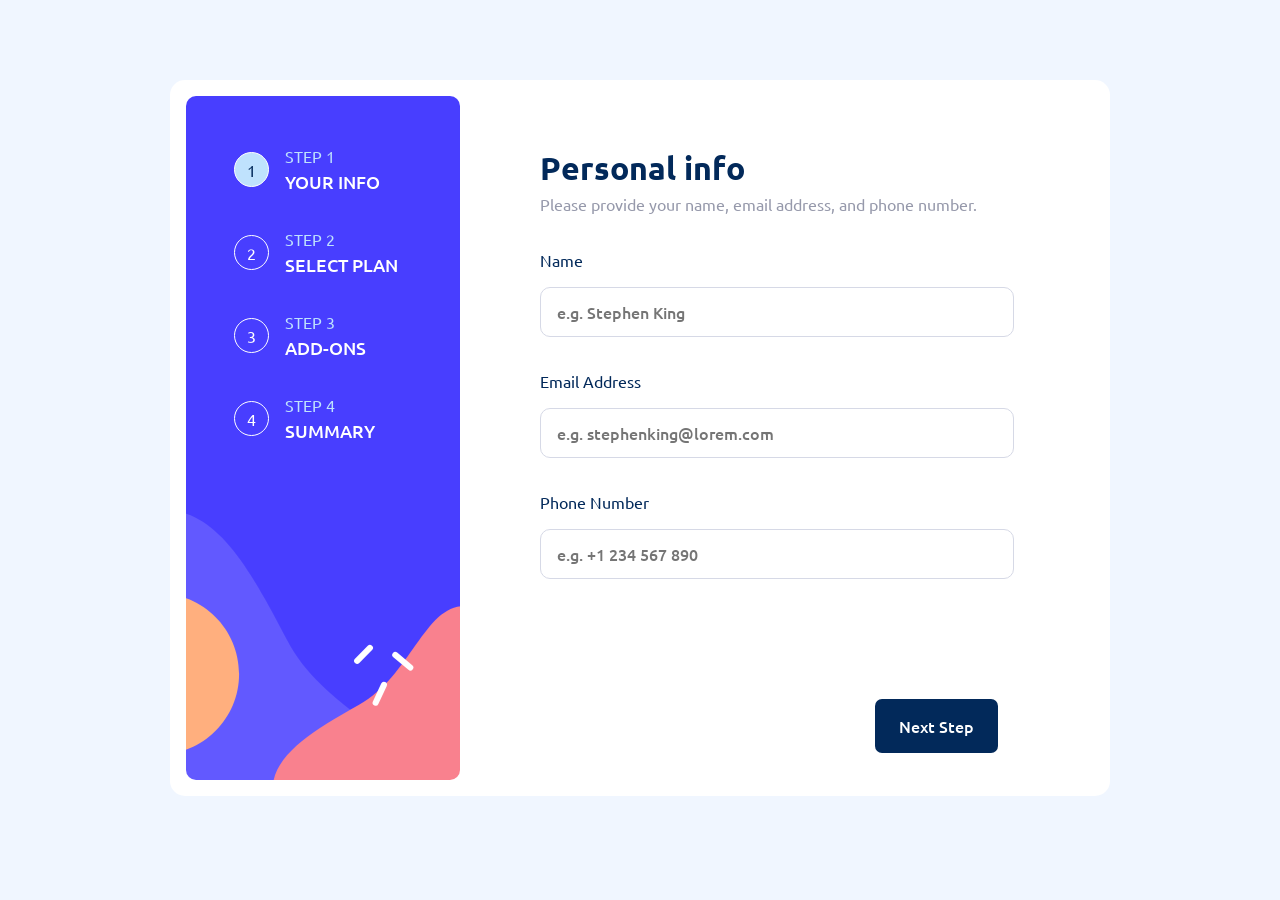
==== index.html @ 2a7586c9 "First Upload" ====
<!DOCTYPE html>
<html lang="en">
  <head>
    <meta charset="UTF-8" />
    <meta name="viewport" content="width=device-width, initial-scale=1.0" />
    <!-- displays site properly based on user's device -->

    <link
      rel="icon"
      type="image/png"
      sizes="32x32"
      href="./assets/images/favicon-32x32.png"
    />

    <title>Multi-step form Designing</title>

    <link rel="stylesheet" href="style.css" />
  </head>
  <body>
    <div class="container">
      <div class="form-box">
        <!-- Sidebar start -->
        <div class="sidebar">
          <ul class="steps">
            <li class="step active" data-step="1">
              <span>1</span>
              <p>Step 1 <br /><span>Your info</span></p>
            </li>
            <li class="step" data-step="2">
              <span>2</span>
              <p>Step 2<br /><span>Select plan</span></p>
            </li>
            <li class="step" data-step="3">
              <span>3</span>
              <p>Step 3<br /><span>Add-ons</span></p>
            </li>
            <li class="step" data-step="4">
              <span>4</span>
              <p>Step 4<br /><span>Summary</span></p>
            </li>
          </ul>
        </div>
        <!-- Sidebar end -->

        <div class="form">
          <form action="">
            <!-- Step 1 start -->
            <div
              class="form-step form-one form-step--active"
              data-stepdetails="1"
            >
              <h1>Personal info</h1>
              <p>Please provide your name, email address, and phone number.</p>
              <div class="input">
                <label>Name</label>
                <input type="text" placeholder="e.g. Stephen King" required />
              </div>
              <div class="input">
                <label>Email Address</label>
                <input
                  type="text"
                  placeholder="e.g. stephenking@lorem.com"
                  required
                />
              </div>
              <div class="input">
                <label>Phone Number</label>
                <input
                  type="number"
                  placeholder="e.g. +1 234 567 890"
                  required
                />
              </div>
            </div>
            <!-- Step 1 end -->

            <!-- Step 2 start -->
            <div class="form-step form-two" data-stepdetails="2">
              <h1>Select your plan</h1>
              <p>You have the option of monthly or yearly billing.</p>
              <div class="billing">
                <div class="billing-type active" data-type="0">
                  <img src="assets/images/icon-arcade.svg" alt="" />
                  <div class="bill-details">
                    <h3>Arcade</h3>
                    <p>$9/mo</p>
                  </div>
                </div>
                <div class="billing-type" data-type="1">
                  <img src="assets/images/icon-advanced.svg" alt="" />
                  <div class="bill-details">
                    <h3>Advanced</h3>
                    <p>$12/mo</p>
                  </div>
                </div>
                <div class="billing-type" data-type="2">
                  <img src="assets/images/icon-pro.svg" alt="" />
                  <div class="bill-details">
                    <h3>Pro</h3>
                    <p>$15/mo</p>
                  </div>
                </div>
              </div>
              <div class="duration">
                <div class="type active">Monthly</div>
                <label class="check">
                  <input type="checkbox" />
                  <span class="slider"></span>
                </label>
                <div class="type">Yearly</div>
              </div>

              <!-- <div class="Toggle">
                <input id="Checkbox1" name="checkbox1" type="checkbox" />
                <label for="Checkbox1">Bubble 1</label>
              </div> -->
            </div>
            <!-- Step 2 end -->

            <!-- Step 3 start -->
            <div class="form-step form-three" data-stepdetails="3">
              <h1>Pick add-ons</h1>
              <p>Add-ons help enhance your gaming experience.</p>
              <div class="add-ons">
                <div class="description">
                  <input
                    type="checkbox"
                    id="add-ons1"
                    name="add-ons1"
                    value="Online Service"
                  />
                  <div>
                    <label for="add-ons1">Online service</label><br />
                    <p>Access to multiplayer games</p>
                  </div>
                </div>
                <span>+$1/mo</span>
              </div>
              <div class="add-ons">
                <div class="description">
                  <input
                    type="checkbox"
                    id="add-ons2"
                    name="add-ons2"
                    value="Larger storage"
                  />
                  <div>
                    <label for="add-ons2">Larger storage</label><br />
                    <p>Extra 1TB of cloud save</p>
                  </div>
                </div>
                <span>+$2/mo</span>
              </div>
              <div class="add-ons">
                <div class="description">
                  <input
                    type="checkbox"
                    id="add-ons2"
                    name="add-ons2"
                    value="Customizable Profile"
                  />
                  <div>
                    <label for="add-ons1">Customizable Profile</label><br />
                    <p>Custom theme on your profile</p>
                  </div>
                </div>
                <span>+$2/mo</span>
              </div>
            </div>
            <!-- Step 3 end -->

            <!-- Step 4 start -->
            <div class="form-step form-four" data-stepdetails="4">
              <h1>Finishing up</h1>
              <p>Double-check everything looks OK before confirming.</p>
              <!-- Dynamically add subscription and add-on selections here -->
              <div class="calculate">
                <div class="plans">
                  <div class="plan">
                    <h3>Arcade (Monthly)</h3>
                    <button type="button" class="change">Change</button>
                  </div>
                  <span>$9/mo</span>
                </div>
                <hr />
                <div class="services">
                  <div class="service">
                    <p>Online service</p>
                    <span>+$1/mo</span>
                  </div>
                  <div class="service">
                    <p>Larger storage</p>
                    <span>+$2/mo</span>
                  </div>
                </div>
              </div>
              <div class="total">
                <p>Total (per month/year)</p>
                <span>$12/mo</span>
              </div>
            </div>
            <!-- Step 4 end -->
            <div class="btn-group">
              <button type="button" class="btn btn-confirm">Confirm</button>
              <button type="button" class="btn btn-next btn-next--disabled">
                Next Step
              </button>
              <button type="button" class="btn btn-back">Go Back</button>
            </div>
          </form>
          <!-- Step 5 start -->
          <div class="thanks">
            <img src="assets/images/icon-thank-you.svg" alt="" />
            <h3>Thank you!</h3>
            <p>
              Thanks for confirming your subscription! We hope you have fun
              using our platform. If you ever need support, please feel free to
              email us at support@loremgaming.com.
            </p>
          </div>
          <!-- Step 5 end -->
        </div>
      </div>
    </div>
    <!-- <div class="attribution">
    Challenge by <a href="https://www.frontendmentor.io?ref=challenge" target="_blank">Frontend Mentor</a>. 
    Coded by <a href="#">Your Name Here</a>.
  </div> -->
    <script src="script.js"></script>
  </body>
</html>
---- style.css ----
@import url("https://fonts.googleapis.com/css2?family=Ubuntu:ital,wght@0,300;0,400;0,500;0,700;1,300;1,400;1,500;1,700&display=swap");
:root {
  --marine-blue: hsl(213, 96%, 18%);
  --purplish-blue: hsl(243, 100%, 62%);
  --pastel-blue: hsl(228, 100%, 84%);
  --light-blue: hsl(206, 94%, 87%);

  --strawberry-red: hsl(354, 84%, 57%);

  --cool-gray: hsl(231, 11%, 63%);
  --light-gray: hsl(229, 24%, 87%);
  --magnolia: hsl(217, 100%, 97%);
  --alabaster: hsl(231, 100%, 99%);
  --white: hsl(0, 0%, 100%);
}

* {
  margin: 0;
  padding: 0;
  box-sizing: border-box;
}

html {
  scroll-behavior: smooth;
}

body {
  font-family: "Ubuntu", serif;
  background: var(--magnolia);
  font-size: 16px;
  line-height: 1.5;
}

input,
button {
  font-family: inherit;
}

ul {
  list-style: none;
}

img {
  max-width: 100%;
}
.container {
  max-width: 940px;
  margin: 0 auto;
}
.form-box {
  display: flex;
  flex-direction: column;
  border-radius: 15px;
  background-color: var(--magnolia);
}

.sidebar {
  width: 100%;
  height: 150px;
  padding: 1em;
  /* border-radius: 15px; */
  background-image: url(assets/images/bg-sidebar-mobile.svg);
  background-repeat: no-repeat;
  background-size: cover;
  background-position: center bottom;
  color: var(--white);
  text-transform: uppercase;
}

.steps {
  display: flex;
  flex-direction: row;
  justify-content: center;
  align-items: center;
  gap: 1em;
}

.step {
  display: flex;
  align-items: center;
  margin-bottom: 1em;
}

.step > span {
  width: 35px;
  height: 35px;
  display: flex;
  align-items: center;
  justify-content: center;
  border: 1px solid var(--white);
  border-radius: 50%;
  margin-right: 1em;
  transition: 1s;
}

.steps li.active > span {
  color: var(--marine-blue);
  background-color: var(--light-blue);

  @starting-style {
    opacity: 0;
  }
}

.step p {
  font-weight: 400;
  color: var(--light-blue);
  display: none;
}

.step p span {
  font-weight: 500;
  font-size: 18px;
  color: var(--white);
}

.form {
  padding: 0 2em;
  margin-top: -4em;
  margin-left: 1em;
  margin-right: 1em;
  color: var(--marine-blue);
  background-color: var(--white);
  border-radius: 10px;
}

.form-step {
  padding: 3em 0;
}

.form-step p {
  color: var(--cool-gray);
  font-size: 16px;
  margin-bottom: 2em;
}

.input {
  display: flex;
  flex-direction: column;
  margin-bottom: 2em;
}

.input label {
  margin-bottom: 15px;
}

.input input {
  height: 50px;
  padding: 0 1em;
  outline: none;
  border: 1px solid var(--light-gray);
  border-radius: 10px;
  font-size: 16px;
  color: var(--marine-blue);
  font-weight: 500;
}

.input input:focus {
  border: 1px solid var(--purplish-blue);
}

.input .invalid {
  border: 1px solid var(--strawberry-red);
}

.btn-group {
  display: flex;
  justify-content: space-between;
  flex-direction: row-reverse;
  margin-top: 1em;
  position: fixed;
  background: white;
  bottom: 0;
  left: 0;
  right: 0;
  padding: 1.5em 1em;
}

.btn {
  cursor: pointer;
  color: var(--white);
  padding: 1em 1.5em;
  font-size: 16px;
  background-color: var(--marine-blue);
  font-weight: 500;
  border: none;
  border-radius: 7px;
  transition: opacity 0.5s linear, color 0.5s linear, font-weight 0.5s linear;
}

.btn:hover {
  opacity: 0.8;
}

.btn-back {
  background: none;
  padding: 1em 0;
  color: var(--cool-gray);
}

.btn-back:hover {
  color: var(--marine-blue);
  font-weight: 600;
}

.btn-confirm {
  background: var(--purplish-blue);
}

.btn-back,
.btn-confirm {
  display: none;
}

.billing {
  display: flex;
  flex-direction: column;
}

.billing-type {
  border: 1px solid var(--cool-gray);
  border-radius: 7px;
  padding: 1em;
  display: flex;
  align-items: center;
  gap: 1em;
  margin-bottom: 1em;
  cursor: pointer;
}

.billing-type:hover {
  border: 1px solid var(--purplish-blue);
}

.billing .active {
  border: 1px solid var(--purplish-blue);
  background-color: var(--alabaster);
  filter: grayscale(0);
}

.billing-type p,
.add-ons p,
.plans p,
.services p,
.total p {
  margin-bottom: 0;
}

.billing-type h3 {
  font-weight: 500;
}

.duration {
  margin-top: 2em;
  padding: 1em 3em;
  background-color: var(--alabaster);
  border-radius: 10px;
  display: flex;
  justify-content: space-evenly;
  align-items: center;
  font-weight: 500;
  color: var(--cool-gray);
  gap: 1em;
}

/* .duration .active {
  color: var(--marine-blue);
} */

.duration .check {
  position: relative;
  width: 40px;
  height: 20px;
  display: inline-block;
}

.duration .check input {
  opacity: 0;
  width: 0;
  height: 0;
}

.slider {
  position: absolute;
  cursor: pointer;
  top: 0;
  left: 0;
  right: 0;
  bottom: 0;
  border-radius: 20px;
  background-color: var(--marine-blue);
}

.slider:before {
  position: absolute;
  content: "";
  height: 13px;
  width: 13px;
  top: 3px;
  left: 4px;
  background-color: var(--white);
  border-radius: 50%;
  transition: all 0.5s;
}
.duration * {
  transition: all 0.5s;
}
.duration .check input:checked + .slider:before {
  transform: translateX(19px);
}

.duration:has(input:not(:checked)) .type:first-child {
  color: var(--marine-blue);
}

.duration:has(input:checked) .type:last-child {
  color: var(--marine-blue);
}

/* .duration .check .circle {
  width: 13px;
  height: 13px;
  background-color: var(--white);
  border-radius: 50%;
  margin: 1px 3px;
} */

.add-ons {
  border: 1px solid var(--cool-gray);
  border-radius: 10px;
  padding: 1em;
  margin-bottom: 1em;
  display: flex;
  justify-content: space-between;
  align-items: center;
}

.add-ons input[type="checkbox"] {
  width: 20px;
  height: 20px;
}

.add-ons label {
  font-weight: 500;
}

.add-ons span {
  color: var(--purplish-blue);
}

.add-ons .description {
  display: flex;
  align-items: center;
  gap: 1.5em;
}

.add-ons:has(input:checked) {
  border: 1px solid var(--purplish-blue);
  background-color: var(--alabaster);
}

.calculate {
  background-color: var(--alabaster);
  padding: 1.5em 2em;
}

.plans {
  display: flex;
  justify-content: space-between;
  align-items: center;
  margin-bottom: 1em;
}

.plans h3,
.plans span {
  font-size: 16px;
  font-weight: 600;
}

.plans button {
  background: none;
  border: none;
  font-size: 16px;
  font-weight: 500;
  color: var(--cool-gray);
  text-decoration: underline;
  cursor: pointer;
  transition: color 0.3s;
}

.plans button:hover {
  color: var(--purplish-blue);
}

.services {
  margin-top: 1em;
}

.service {
  display: flex;
  align-items: center;
  justify-content: space-between;
  margin-bottom: 1em;
}

.service:last-child {
  margin-bottom: 0;
}

.total {
  padding: 2em;
  display: flex;
  align-items: center;
  justify-content: space-between;
}

.total span {
  font-size: 18px;
  font-weight: 600;
  color: var(--purplish-blue);
}

.thanks {
  padding: 9em 0;
  display: flex;
  text-align: center;
}

.thanks h3 {
  font-size: 32px;
}

.thanks p {
  color: var(--cool-gray);
  font-size: 17px;
}

.form-one,
.form-two,
.form-three,
.form-four,
.thanks {
  display: none;
  /* opacity: 0; */
  transition: 0.5s ease-in-out;
}

.form-step--active {
  display: block;

  @starting-style {
    opacity: 0;
    transform: translateY(10px);
  }
}

/* .step > span {
  transition: background 0.7s;
}
body:has(.add-ons input:checked) .steps > li:nth-child(3) > span {
  background: cadetblue;
} */

@media screen and (min-width: 768px) {
  .form-box {
    flex-direction: row;
    margin-top: 5em;
    padding: 1em;
    background-color: var(--white);
    height: 716px;
  }

  .form {
    width: 100%;
    margin-top: 0;
    padding: 0 4em;
  }
  .sidebar {
    min-width: 274px;
    width: auto;
    height: auto;
    padding: 3em;
    background-image: url(assets/images/bg-sidebar-desktop.svg);
    background-repeat: no-repeat;
    background-size: cover;
    background-position: center;
    color: var(--white);
    border-radius: 10px;
  }
  .sidebar ul.steps {
    flex-direction: column;
  }

  .steps {
    align-items: flex-start;
  }

  .step p {
    display: block;
  }

  .billing {
    display: flex;
    flex-direction: row;
    justify-content: space-between;
    gap: 0.5em;
  }

  .billing-type {
    flex-grow: 0;
    flex-basis: 136px;
    display: flex;
    flex-direction: column;
    justify-content: center;
    align-items: flex-start;
    transition: all 0.5s;
    filter: grayscale(1);
  }

  .billing-type img {
    margin-bottom: 2em;
  }

  .btn-group {
    position: initial;
    margin-top: 1em;
    margin-bottom: 0.5em;
  }
}

/* @media all and (max-width: 990px) {
  .sidebar {
    background-size: cover;
    background-position: center center;
  }
} */

/* functional styles 
============================================*/
/* .steps > .step {
  opacity: 0.5;
  pointer-events: none;
}
.steps > .step.active {
  opacity: 1;
  pointer-events: all;
} */
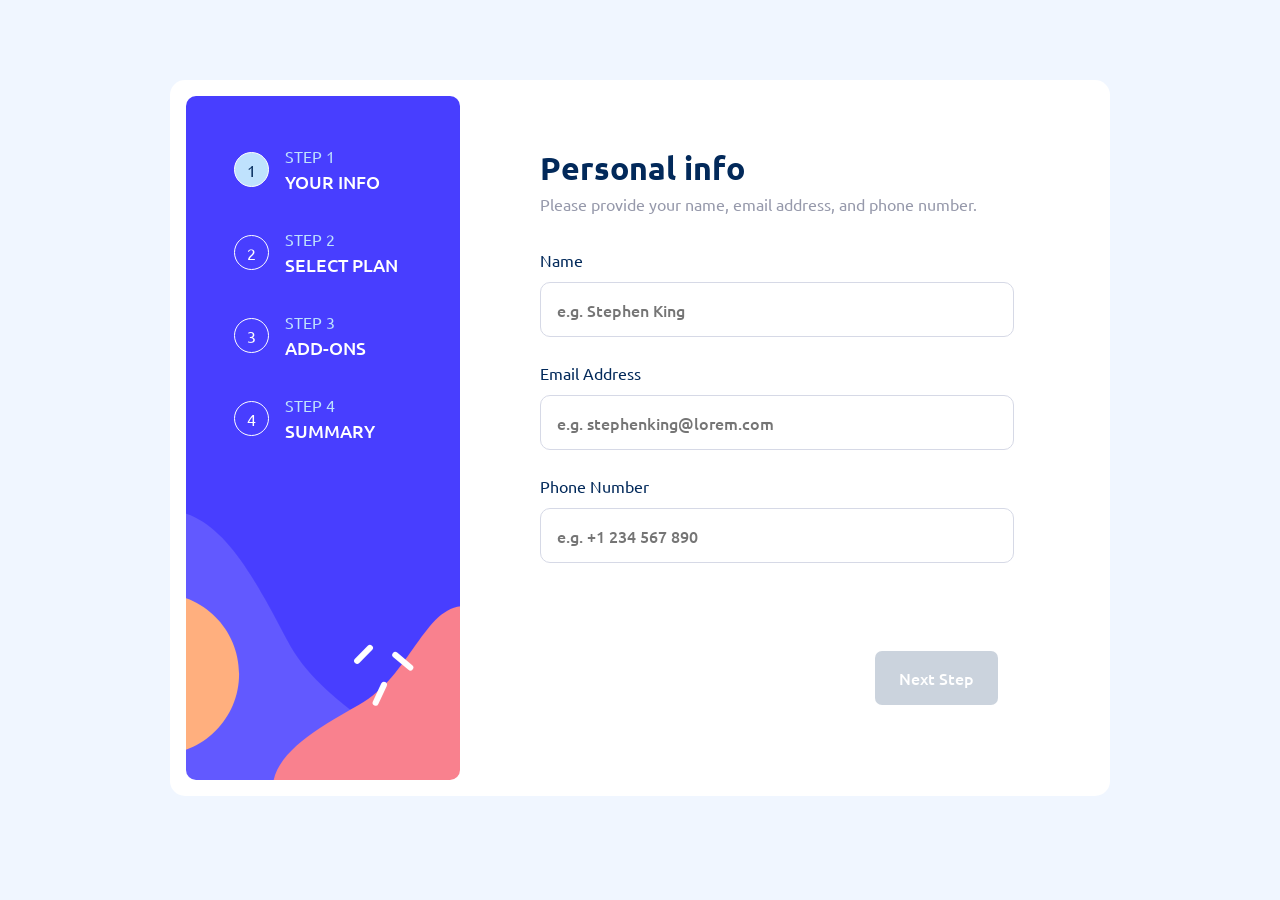
==== commit 85a94ec3: "Validated form and took all user data inside an object and displayed that data at confirm page befor" ====
--- a/index.html
+++ b/index.html
@@ -52,22 +52,42 @@
               <h1>Personal info</h1>
               <p>Please provide your name, email address, and phone number.</p>
               <div class="input">
-                <label>Name</label>
-                <input type="text" placeholder="e.g. Stephen King" required />
+                <div class="input-detail">
+                  <label for="name">Name</label>
+                  <div class="invalid-message"></div>
+                </div>
+                <input
+                  type="text"
+                  placeholder="e.g. Stephen King"
+                  id="name"
+                  name="name"
+                  required
+                />
               </div>
               <div class="input">
-                <label>Email Address</label>
+                <div class="input-detail">
+                  <label for="email">Email Address</label>
+                  <div class="invalid-message"></div>
+                </div>
                 <input
                   type="text"
                   placeholder="e.g. stephenking@lorem.com"
+                  id="email"
+                  name="email"
                   required
                 />
               </div>
               <div class="input">
-                <label>Phone Number</label>
+                <div class="input-detail">
+                  <label for="phoneNo">Phone Number</label>
+                  <div class="invalid-message"></div>
+                </div>
                 <input
                   type="number"
                   placeholder="e.g. +1 234 567 890"
+                  id="phoneNo"
+                  name="phoneNo"
+                  maxlength="10"
                   required
                 />
               </div>
@@ -78,33 +98,59 @@
             <div class="form-step form-two" data-stepdetails="2">
               <h1>Select your plan</h1>
               <p>You have the option of monthly or yearly billing.</p>
-              <div class="billing">
+              <div class="billing" id="monthly">
                 <div class="billing-type active" data-type="0">
                   <img src="assets/images/icon-arcade.svg" alt="" />
                   <div class="bill-details">
-                    <h3>Arcade</h3>
-                    <p>$9/mo</p>
+                    <h3 class="bill-name">Arcade</h3>
+                    <p>$<span class="bill-price">9</span>/mo</p>
                   </div>
                 </div>
                 <div class="billing-type" data-type="1">
                   <img src="assets/images/icon-advanced.svg" alt="" />
                   <div class="bill-details">
-                    <h3>Advanced</h3>
-                    <p>$12/mo</p>
+                    <h3 class="bill-name">Advanced</h3>
+                    <p>$<span class="bill-price">12</span>/mo</p>
                   </div>
                 </div>
                 <div class="billing-type" data-type="2">
                   <img src="assets/images/icon-pro.svg" alt="" />
                   <div class="bill-details">
-                    <h3>Pro</h3>
-                    <p>$15/mo</p>
+                    <h3 class="bill-name">Pro</h3>
+                    <p>$<span class="bill-price">15</span>/mo</p>
+                  </div>
+                </div>
+              </div>
+              <div class="billing" id="yearly">
+                <div class="billing-type active" data-type="0">
+                  <img src="assets/images/icon-arcade.svg" alt="" />
+                  <div class="bill-details">
+                    <h3 class="bill-name">Arcade</h3>
+                    <p>$<span class="bill-price">90</span>/mo</p>
+                    <h5>2 months free</h5>
+                  </div>
+                </div>
+                <div class="billing-type" data-type="1">
+                  <img src="assets/images/icon-advanced.svg" alt="" />
+                  <div class="bill-details">
+                    <h3 class="bill-name">Advanced</h3>
+                    <p>$<span class="bill-price">120</span>/mo</p>
+                    <h5>2 months free</h5>
+                  </div>
+                </div>
+                <div class="billing-type" data-type="2">
+                  <img src="assets/images/icon-pro.svg" alt="" />
+                  <div class="bill-details">
+                    <h3 class="bill-name">Pro</h3>
+                    <p>$<span class="bill-price">150</span>/mo</p>
+                    <h5>2 months free</h5>
                   </div>
                 </div>
               </div>
               <div class="duration">
                 <div class="type active">Monthly</div>
                 <label class="check">
-                  <input type="checkbox" />
+                  <input type="checkbox" id="plan" name="plan" />
                   <span class="slider"></span>
                 </label>
                 <div class="type">Yearly</div>
@@ -125,38 +171,43 @@
                 <div class="description">
                   <input
                     type="checkbox"
+                    class="add-ons-type"
                     id="add-ons1"
                     name="add-ons1"
                     value="Online Service"
+                    checked
                   />
                   <div>
                     <label for="add-ons1">Online service</label><br />
                     <p>Access to multiplayer games</p>
                   </div>
                 </div>
-                <span>+$1/mo</span>
+                <span>+$<span class="service-price">1</span>/mo</span>
               </div>
               <div class="add-ons">
                 <div class="description">
                   <input
                     type="checkbox"
+                    class="add-ons-type"
                     id="add-ons2"
                     name="add-ons2"
                     value="Larger storage"
+                    checked
                   />
                   <div>
                     <label for="add-ons2">Larger storage</label><br />
                     <p>Extra 1TB of cloud save</p>
                   </div>
                 </div>
-                <span>+$2/mo</span>
+                <span>+$<span class="service-price">2</span>/mo</span>
               </div>
               <div class="add-ons">
                 <div class="description">
                   <input
                     type="checkbox"
-                    id="add-ons2"
-                    name="add-ons2"
+                    class="add-ons-type"
+                    id="add-ons3"
+                    name="add-ons3"
                     value="Customizable Profile"
                   />
                   <div>
@@ -164,7 +215,7 @@
                     <p>Custom theme on your profile</p>
                   </div>
                 </div>
-                <span>+$2/mo</span>
+                <span>+$<span class="service-price">2</span>/mo</span>
               </div>
             </div>
             <!-- Step 3 end -->
@@ -177,26 +228,26 @@
               <div class="calculate">
                 <div class="plans">
                   <div class="plan">
-                    <h3>Arcade (Monthly)</h3>
+                    <h3 class="plan-name-confirm">Arcade (Monthly)</h3>
                     <button type="button" class="change">Change</button>
                   </div>
-                  <span>$9/mo</span>
+                  <span>$<span class="plan-price-confirm">9</span>/mo</span>
                 </div>
                 <hr />
                 <div class="services">
-                  <div class="service">
+                  <!-- <div class="service">
                     <p>Online service</p>
                     <span>+$1/mo</span>
                   </div>
                   <div class="service">
                     <p>Larger storage</p>
                     <span>+$2/mo</span>
-                  </div>
+                  </div> -->
                 </div>
               </div>
               <div class="total">
                 <p>Total (per month/year)</p>
-                <span>$12/mo</span>
+                <span>$<span class="total-price"></span>/mo</span>
               </div>
             </div>
             <!-- Step 4 end -->
--- a/style.css
+++ b/style.css
@@ -137,15 +137,18 @@
 .input {
   display: flex;
   flex-direction: column;
-  margin-bottom: 2em;
+}
+
+.input:not(:last-child) {
+  margin-bottom: 1.5em;
 }
 
 .input label {
-  margin-bottom: 15px;
+  margin-bottom: 10px;
 }
 
 .input input {
-  height: 50px;
+  height: 55px;
   padding: 0 1em;
   outline: none;
   border: 1px solid var(--light-gray);
@@ -161,6 +164,16 @@
 
 .input .invalid {
   border: 1px solid var(--strawberry-red);
+}
+
+.input-detail {
+  display: flex;
+  justify-content: space-between;
+}
+
+.input-detail .invalid-message {
+  color: var(--strawberry-red);
+  font-weight: 500;
 }
 
 .btn-group {
@@ -191,7 +204,10 @@
 .btn:hover {
   opacity: 0.8;
 }
-
+.btn-next--disabled {
+  opacity: 0.2;
+  pointer-events: none;
+}
 .btn-back {
   background: none;
   padding: 1em 0;
@@ -226,6 +242,10 @@
   gap: 1em;
   margin-bottom: 1em;
   cursor: pointer;
+}
+
+#yearly {
+  display: none;
 }
 
 .billing-type:hover {
@@ -248,6 +268,10 @@
 
 .billing-type h3 {
   font-weight: 500;
+}
+
+.billing-type h5 {
+  font-weight: 400;
 }
 
 .duration {
@@ -310,6 +334,10 @@
 }
 
 .duration:has(input:not(:checked)) .type:first-child {
+  color: var(--marine-blue);
+}
+
+.duration:has(input:checked) .type:last-child {
   color: var(--marine-blue);
 }
 
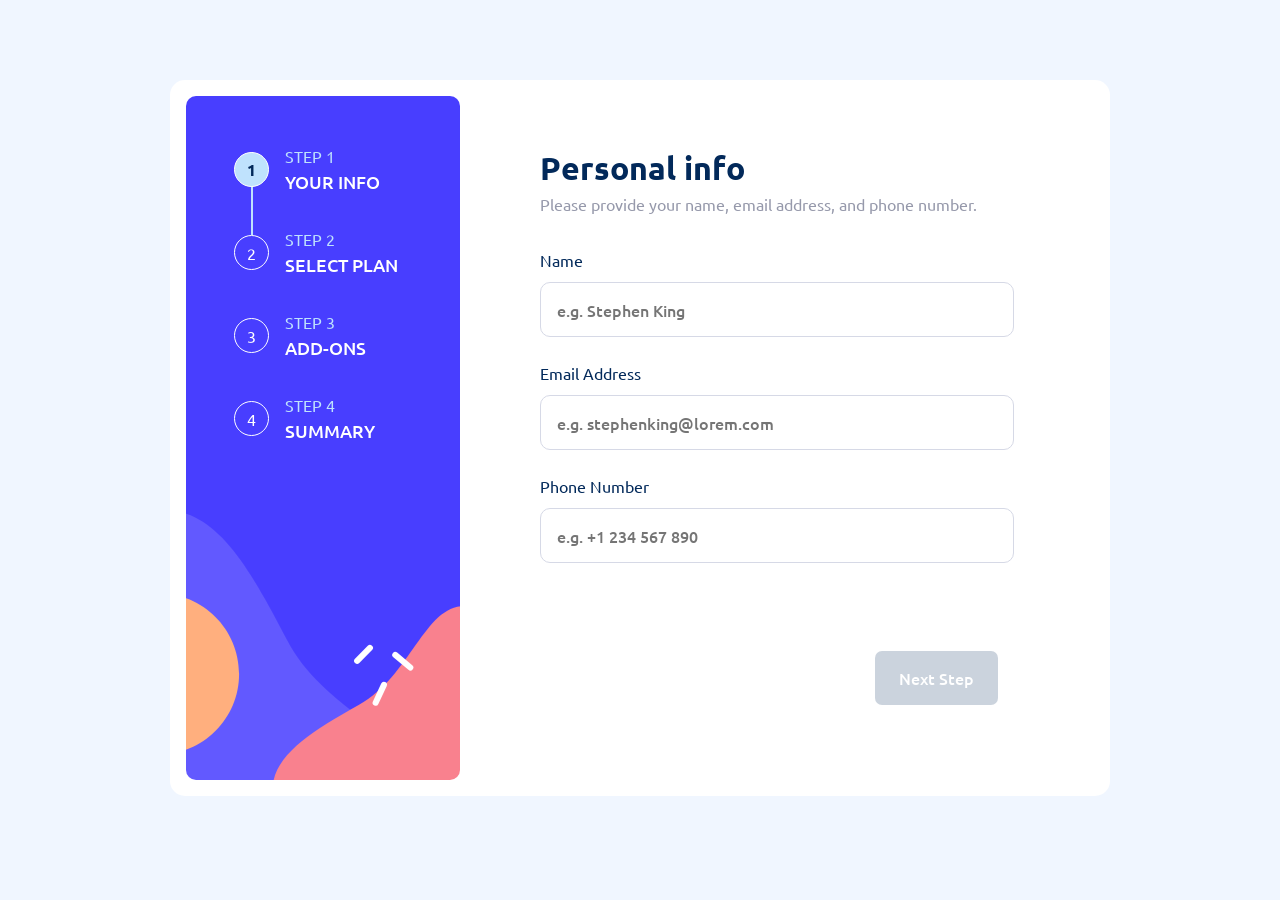
==== commit 59374078: "Added proper comments at beginning of functions and removed unused codes" ====
--- a/index.html
+++ b/index.html
@@ -83,12 +83,13 @@
                   <div class="invalid-message"></div>
                 </div>
                 <input
-                  type="number"
+                  type="tel"
                   placeholder="e.g. +1 234 567 890"
                   id="phoneNo"
                   name="phoneNo"
                   maxlength="10"
                   required
+                  pattern="\+1 \d{3} \d{3} \d{4}"
                 />
               </div>
             </div>
@@ -126,7 +127,7 @@
                   <img src="assets/images/icon-arcade.svg" alt="" />
                   <div class="bill-details">
                     <h3 class="bill-name">Arcade</h3>
-                    <p>$<span class="bill-price">90</span>/mo</p>
+                    <p>$<span class="bill-price">90</span>/yr</p>
                     <h5>2 months free</h5>
                   </div>
                 </div>
@@ -134,7 +135,7 @@
                   <img src="assets/images/icon-advanced.svg" alt="" />
                   <div class="bill-details">
                     <h3 class="bill-name">Advanced</h3>
-                    <p>$<span class="bill-price">120</span>/mo</p>
+                    <p>$<span class="bill-price">120</span>/yr</p>
                     <h5>2 months free</h5>
                   </div>
                 </div>
@@ -142,7 +143,7 @@
                   <img src="assets/images/icon-pro.svg" alt="" />
                   <div class="bill-details">
                     <h3 class="bill-name">Pro</h3>
-                    <p>$<span class="bill-price">150</span>/mo</p>
+                    <p>$<span class="bill-price">150</span>/yr</p>
                     <h5>2 months free</h5>
                   </div>
                 </div>
@@ -167,55 +168,117 @@
             <div class="form-step form-three" data-stepdetails="3">
               <h1>Pick add-ons</h1>
               <p>Add-ons help enhance your gaming experience.</p>
-              <div class="add-ons">
-                <div class="description">
-                  <input
-                    type="checkbox"
-                    class="add-ons-type"
-                    id="add-ons1"
-                    name="add-ons1"
-                    value="Online Service"
-                    checked
-                  />
-                  <div>
-                    <label for="add-ons1">Online service</label><br />
-                    <p>Access to multiplayer games</p>
-                  </div>
-                </div>
-                <span>+$<span class="service-price">1</span>/mo</span>
-              </div>
-              <div class="add-ons">
-                <div class="description">
-                  <input
-                    type="checkbox"
-                    class="add-ons-type"
-                    id="add-ons2"
-                    name="add-ons2"
-                    value="Larger storage"
-                    checked
-                  />
-                  <div>
-                    <label for="add-ons2">Larger storage</label><br />
-                    <p>Extra 1TB of cloud save</p>
-                  </div>
-                </div>
-                <span>+$<span class="service-price">2</span>/mo</span>
-              </div>
-              <div class="add-ons">
-                <div class="description">
-                  <input
-                    type="checkbox"
-                    class="add-ons-type"
-                    id="add-ons3"
-                    name="add-ons3"
-                    value="Customizable Profile"
-                  />
-                  <div>
-                    <label for="add-ons1">Customizable Profile</label><br />
-                    <p>Custom theme on your profile</p>
-                  </div>
-                </div>
-                <span>+$<span class="service-price">2</span>/mo</span>
+              <div
+                class="add-ons-duration"
+                id="monthly-addons"
+                data-duration="monthly"
+              >
+                <div class="add-ons">
+                  <div class="description">
+                    <input
+                      type="checkbox"
+                      class="add-ons-type"
+                      id="add-ons1"
+                      name="add-ons1"
+                      value="Online Service"
+                      checked
+                    />
+                    <div>
+                      <label for="add-ons1">Online service</label><br />
+                      <p>Access to multiplayer games</p>
+                    </div>
+                  </div>
+                  <span>+$<span class="service-price">1</span>/mo</span>
+                </div>
+                <div class="add-ons">
+                  <div class="description">
+                    <input
+                      type="checkbox"
+                      class="add-ons-type"
+                      id="add-ons2"
+                      name="add-ons2"
+                      value="Larger storage"
+                      checked
+                    />
+                    <div>
+                      <label for="add-ons2">Larger storage</label><br />
+                      <p>Extra 1TB of cloud save</p>
+                    </div>
+                  </div>
+                  <span>+$<span class="service-price">2</span>/mo</span>
+                </div>
+                <div class="add-ons">
+                  <div class="description">
+                    <input
+                      type="checkbox"
+                      class="add-ons-type"
+                      id="add-ons3"
+                      name="add-ons3"
+                      value="Customizable Profile"
+                    />
+                    <div>
+                      <label for="add-ons1">Customizable Profile</label><br />
+                      <p>Custom theme on your profile</p>
+                    </div>
+                  </div>
+                  <span>+$<span class="service-price">2</span>/mo</span>
+                </div>
+              </div>
+              <div
+                class="add-ons-duration"
+                id="yearly-addons"
+                data-duration="yearly"
+              >
+                <div class="add-ons">
+                  <div class="description">
+                    <input
+                      type="checkbox"
+                      class="add-ons-type"
+                      id="add-ons4"
+                      name="add-ons4"
+                      value="Online Service"
+                      checked
+                    />
+                    <div>
+                      <label for="add-ons4">Online service</label><br />
+                      <p>Access to multiplayer games</p>
+                    </div>
+                  </div>
+                  <span>+$<span class="service-price">10</span>/yr</span>
+                </div>
+                <div class="add-ons">
+                  <div class="description">
+                    <input
+                      type="checkbox"
+                      class="add-ons-type"
+                      id="add-ons5"
+                      name="add-ons5"
+                      value="Larger storage"
+                      checked
+                    />
+                    <div>
+                      <label for="add-ons5">Larger storage</label><br />
+                      <p>Extra 1TB of cloud save</p>
+                    </div>
+                  </div>
+                  <span>+$<span class="service-price">20</span>/yr</span>
+                </div>
+                <div class="add-ons">
+                  <div class="description">
+                    <input
+                      type="checkbox"
+                      class="add-ons-type"
+                      id="add-ons6"
+                      name="add-ons6"
+                      value="Customizable Profile"
+                    />
+                    <div>
+                      <label for="add-ons6">Customizable Profile</label><br />
+                      <p>Custom theme on your profile</p>
+                    </div>
+                  </div>
+                  <span>+$<span class="service-price">20</span>/yr</span>
+                </div>
               </div>
             </div>
             <!-- Step 3 end -->
@@ -231,7 +294,7 @@
                     <h3 class="plan-name-confirm">Arcade (Monthly)</h3>
                     <button type="button" class="change">Change</button>
                   </div>
-                  <span>$<span class="plan-price-confirm">9</span>/mo</span>
+                  <span class="plan-price-confirm">$9/mo</span>
                 </div>
                 <hr />
                 <div class="services">
@@ -247,7 +310,7 @@
               </div>
               <div class="total">
                 <p>Total (per month/year)</p>
-                <span>$<span class="total-price"></span>/mo</span>
+                <span class="total-price">$9/mo</span>
               </div>
             </div>
             <!-- Step 4 end -->
--- a/style.css
+++ b/style.css
@@ -12,6 +12,7 @@
   --magnolia: hsl(217, 100%, 97%);
   --alabaster: hsl(231, 100%, 99%);
   --white: hsl(0, 0%, 100%);
+  --green: hsl(139, 81%, 22%);
 }
 
 * {
@@ -79,6 +80,7 @@
   display: flex;
   align-items: center;
   margin-bottom: 1em;
+  position: relative;
 }
 
 .step > span {
@@ -96,6 +98,9 @@
 .steps li.active > span {
   color: var(--marine-blue);
   background-color: var(--light-blue);
+  position: relative;
+  z-index: 1;
+  font-weight: bold;
 
   @starting-style {
     opacity: 0;
@@ -164,6 +169,10 @@
 
 .input .invalid {
   border: 1px solid var(--strawberry-red);
+}
+
+.input .valid {
+  border: 1px solid var(--green);
 }
 
 .input-detail {
@@ -481,7 +490,15 @@
     transform: translateY(10px);
   }
 }
-
+ul > li.step.active:not(:last-child):after {
+  content: "";
+  position: absolute;
+  top: 8px;
+  left: 17px;
+  height: 83px;
+  background: var(--light-blue);
+  width: 2px;
+}
 /* .step > span {
   transition: background 0.7s;
 }
